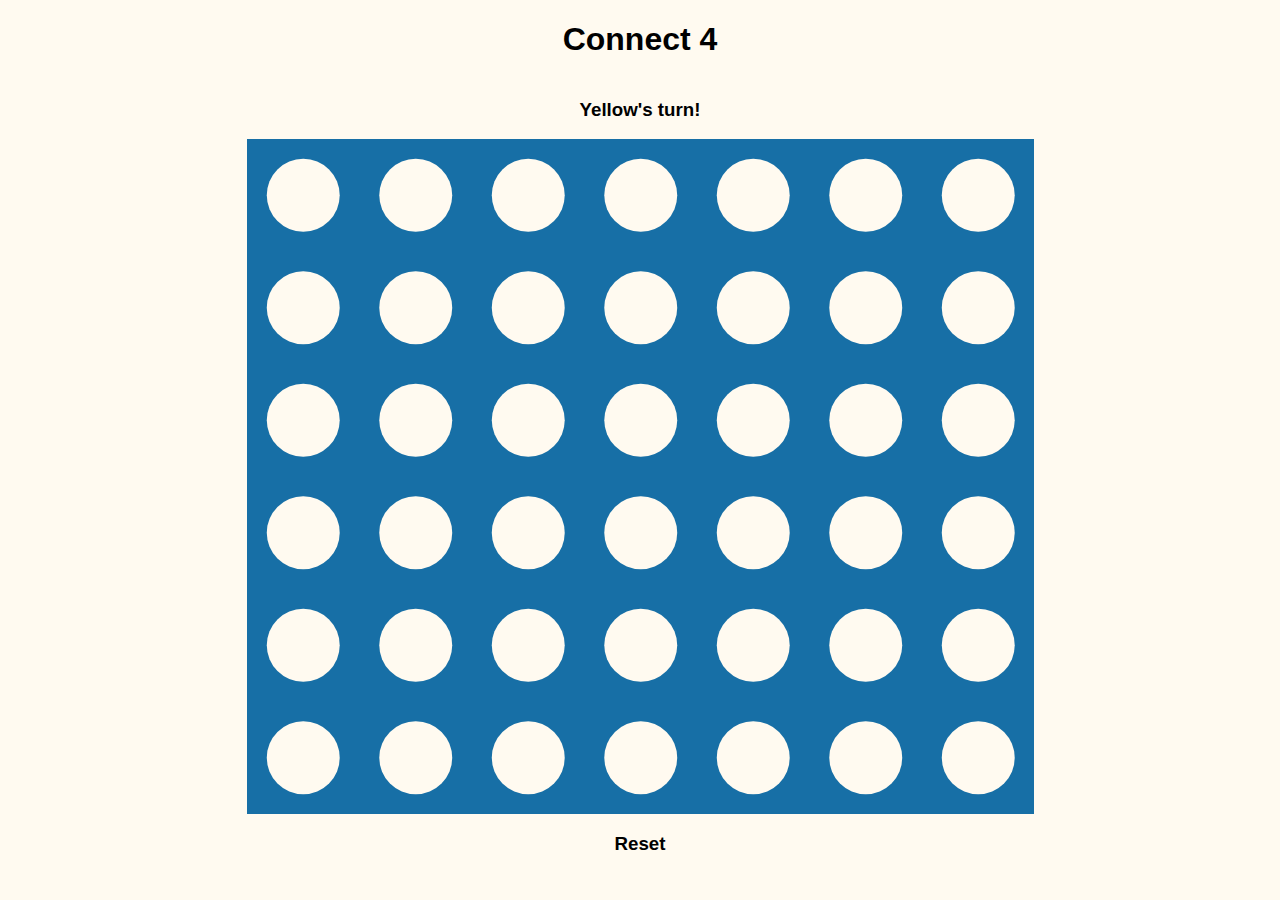
==== index.html @ 1eb841ca "2" ====
<!DOCTYPE html>
<html lang="en">
<head>
    <meta charset="UTF-8">
    <meta name="viewport" content="width=device-width, initial-scale=1.0">
    <title>Connect 4</title>
    <link rel="stylesheet" href="style.css">
</head>
<body>
    <div class = "canvas-container">
        <h1 class = "title">Connect 4</h1>
        <h3 class = "tracker">Blue's Turn</h3>
        <canvas></canvas>
        <h3 class = "reset">Reset</h3>
    </div>
    <script src = "connect4.js"></script>
</body>
</html>
---- style.css ----
@import url('https://fonts.googleapis.com/css?family=Montserrat:400,700&display=swap');

body, canvas, html{margin:0;padding:0;border:0 none;}


body {
    font-family: 'Monserrat', sans-serif;
    background: #fffaf0;
}

.canvas-container {
    display: flex;
    flex-direction: column;
    justify-content: center;
    align-items: center;
}

canvas {
    background: #176FA6;
    cursor: pointer;
}

.reset {
    cursor: pointer;
}
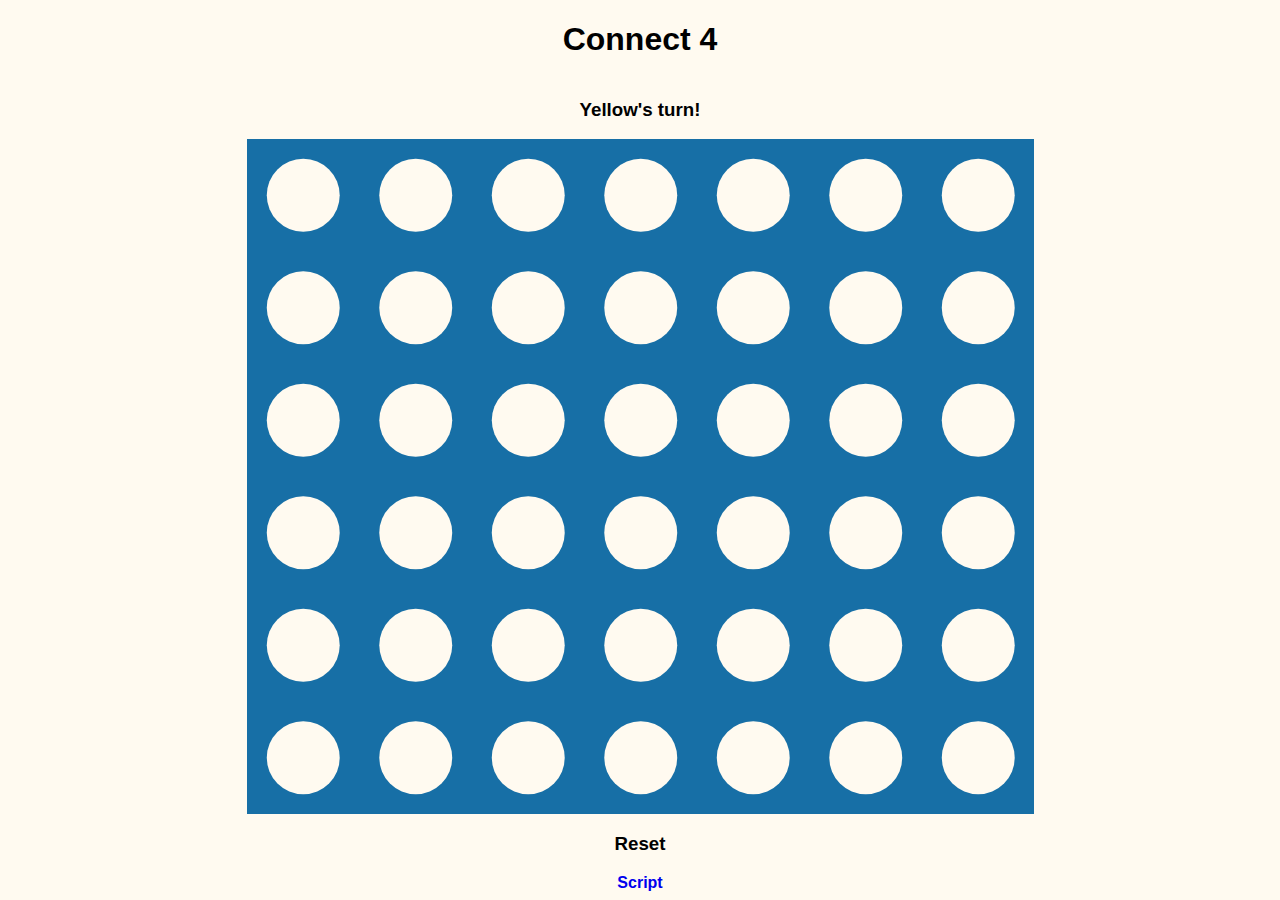
==== commit 25585ff6: "2.1" ====
--- a/index.html
+++ b/index.html
@@ -12,6 +12,7 @@
         <h3 class = "tracker">Blue's Turn</h3>
         <canvas></canvas>
         <h3 class = "reset">Reset</h3>
+        <a href="connect4.js">Script</a>
     </div>
     <script src = "connect4.js"></script>
 </body>
--- a/style.css
+++ b/style.css
@@ -22,4 +22,9 @@
 
 .reset {
     cursor: pointer;
+}
+
+a {
+    text-decoration: none;
+    font-weight: bold;
 }